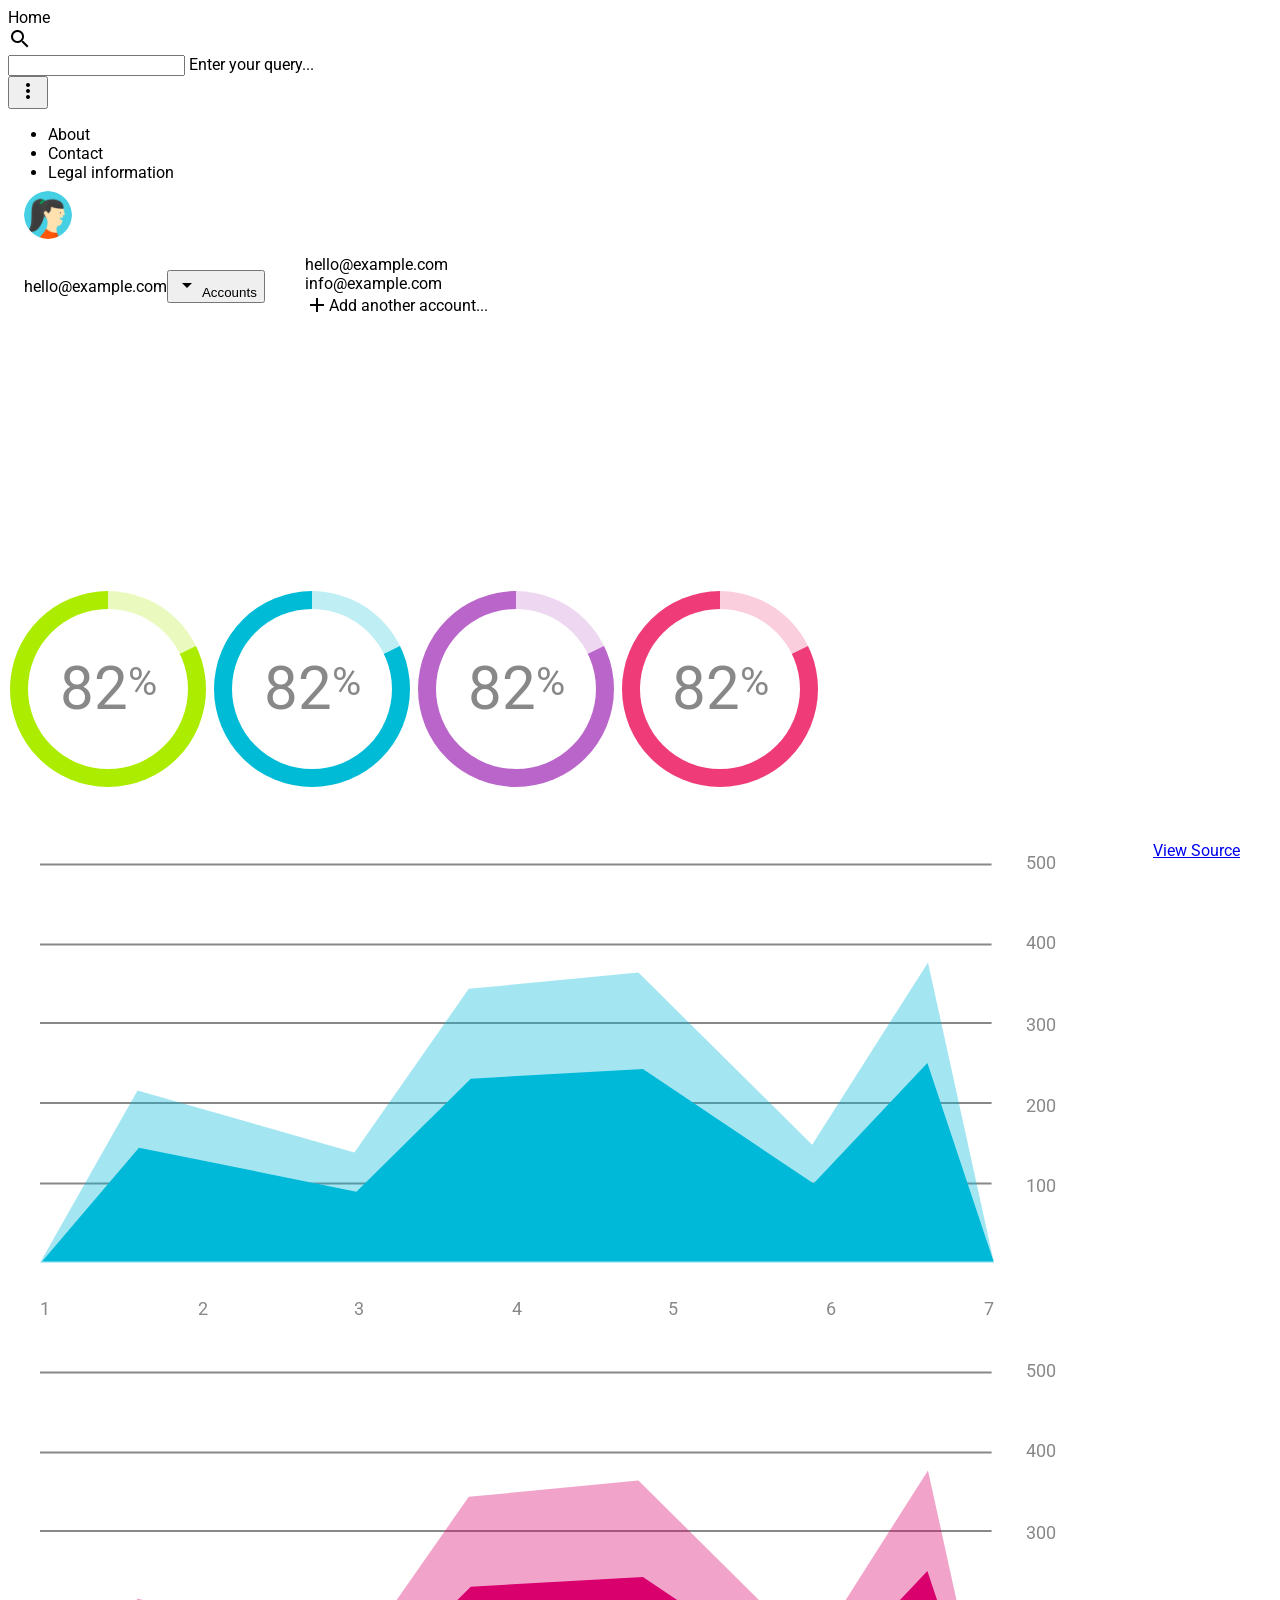
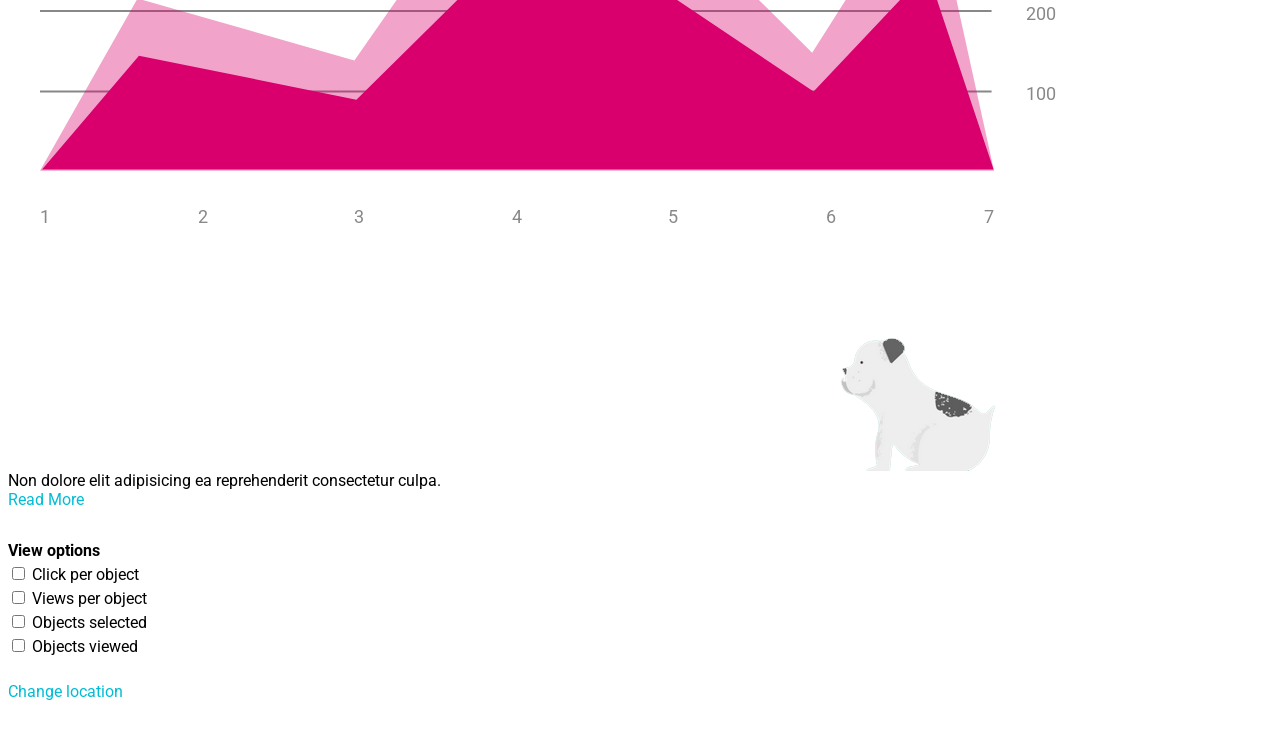
==== dashboard/index.html @ 913279a7 "Primeiro commit: criação pasta dashboard" ====
<!doctype html>
<!--
  Material Design Lite
  Copyright 2015 Google Inc. All rights reserved.

  Licensed under the Apache License, Version 2.0 (the "License");
  you may not use this file except in compliance with the License.
  You may obtain a copy of the License at

      https://www.apache.org/licenses/LICENSE-2.0

  Unless required by applicable law or agreed to in writing, software
  distributed under the License is distributed on an "AS IS" BASIS,
  WITHOUT WARRANTIES OR CONDITIONS OF ANY KIND, either express or implied.
  See the License for the specific language governing permissions and
  limitations under the License
-->
<html lang="en">
  <head>
    <meta charset="utf-8">
    <meta http-equiv="X-UA-Compatible" content="IE=edge">
    <meta name="description" content="A front-end template that helps you build fast, modern mobile web apps.">
    <meta name="viewport" content="width=device-width, initial-scale=1.0, minimum-scale=1.0">
    <title>Material Design Lite - Dashboard</title>

    <!-- Add to homescreen for Chrome on Android -->
    <meta name="mobile-web-app-capable" content="yes">
    <link rel="icon" sizes="192x192" href="images/android-desktop.png">

    <!-- Add to homescreen for Safari on iOS -->
    <meta name="apple-mobile-web-app-capable" content="yes">
    <meta name="apple-mobile-web-app-status-bar-style" content="black">
    <meta name="apple-mobile-web-app-title" content="Material Design Lite">
    <link rel="apple-touch-icon-precomposed" href="images/ios-desktop.png">

    <!-- Tile icon for Win8 (144x144 + tile color) -->
    <meta name="msapplication-TileImage" content="images/touch/ms-touch-icon-144x144-precomposed.png">
    <meta name="msapplication-TileColor" content="#3372DF">

    <link rel="shortcut icon" href="images/favicon.png">

    <!-- SEO: If your mobile URL is different from the desktop URL, add a canonical link to the desktop page https://developers.google.com/webmasters/smartphone-sites/feature-phones -->
    <!--
    <link rel="canonical" href="http://www.example.com/">
    -->

    <link rel="stylesheet" href="https://fonts.googleapis.com/css?family=Roboto:regular,bold,italic,thin,light,bolditalic,black,medium&amp;lang=en">
    <link rel="stylesheet" href="https://fonts.googleapis.com/icon?family=Material+Icons">
    <link rel="stylesheet" href="https://code.getmdl.io/1.3.0/material.cyan-light_blue.min.css">
    <link rel="stylesheet" href="styles.css">
    <style>
    #view-source {
      position: fixed;
      display: block;
      right: 0;
      bottom: 0;
      margin-right: 40px;
      margin-bottom: 40px;
      z-index: 900;
    }
    </style>
  </head>
  <body>
    <div class="demo-layout mdl-layout mdl-js-layout mdl-layout--fixed-drawer mdl-layout--fixed-header">
      <header class="demo-header mdl-layout__header mdl-color--grey-100 mdl-color-text--grey-600">
        <div class="mdl-layout__header-row">
          <span class="mdl-layout-title">Home</span>
          <div class="mdl-layout-spacer"></div>
          <div class="mdl-textfield mdl-js-textfield mdl-textfield--expandable">
            <label class="mdl-button mdl-js-button mdl-button--icon" for="search">
              <i class="material-icons">search</i>
            </label>
            <div class="mdl-textfield__expandable-holder">
              <input class="mdl-textfield__input" type="text" id="search">
              <label class="mdl-textfield__label" for="search">Enter your query...</label>
            </div>
          </div>
          <button class="mdl-button mdl-js-button mdl-js-ripple-effect mdl-button--icon" id="hdrbtn">
            <i class="material-icons">more_vert</i>
          </button>
          <ul class="mdl-menu mdl-js-menu mdl-js-ripple-effect mdl-menu--bottom-right" for="hdrbtn">
            <li class="mdl-menu__item">About</li>
            <li class="mdl-menu__item">Contact</li>
            <li class="mdl-menu__item">Legal information</li>
          </ul>
        </div>
      </header>
      <div class="demo-drawer mdl-layout__drawer mdl-color--blue-grey-900 mdl-color-text--blue-grey-50">
        <header class="demo-drawer-header">
          <img src="images/user.jpg" class="demo-avatar">
          <div class="demo-avatar-dropdown">
            <span>hello@example.com</span>
            <div class="mdl-layout-spacer"></div>
            <button id="accbtn" class="mdl-button mdl-js-button mdl-js-ripple-effect mdl-button--icon">
              <i class="material-icons" role="presentation">arrow_drop_down</i>
              <span class="visuallyhidden">Accounts</span>
            </button>
            <ul class="mdl-menu mdl-menu--bottom-right mdl-js-menu mdl-js-ripple-effect" for="accbtn">
              <li class="mdl-menu__item">hello@example.com</li>
              <li class="mdl-menu__item">info@example.com</li>
              <li class="mdl-menu__item"><i class="material-icons">add</i>Add another account...</li>
            </ul>
          </div>
        </header>
        <nav class="demo-navigation mdl-navigation mdl-color--blue-grey-800">
          <a class="mdl-navigation__link" href=""><i class="mdl-color-text--blue-grey-400 material-icons" role="presentation">home</i>Home</a>
          <a class="mdl-navigation__link" href=""><i class="mdl-color-text--blue-grey-400 material-icons" role="presentation">inbox</i>Inbox</a>
          <a class="mdl-navigation__link" href=""><i class="mdl-color-text--blue-grey-400 material-icons" role="presentation">delete</i>Trash</a>
          <a class="mdl-navigation__link" href=""><i class="mdl-color-text--blue-grey-400 material-icons" role="presentation">report</i>Spam</a>
          <a class="mdl-navigation__link" href=""><i class="mdl-color-text--blue-grey-400 material-icons" role="presentation">forum</i>Forums</a>
          <a class="mdl-navigation__link" href=""><i class="mdl-color-text--blue-grey-400 material-icons" role="presentation">flag</i>Updates</a>
          <a class="mdl-navigation__link" href=""><i class="mdl-color-text--blue-grey-400 material-icons" role="presentation">local_offer</i>Promos</a>
          <a class="mdl-navigation__link" href=""><i class="mdl-color-text--blue-grey-400 material-icons" role="presentation">shopping_cart</i>Purchases</a>
          <a class="mdl-navigation__link" href=""><i class="mdl-color-text--blue-grey-400 material-icons" role="presentation">people</i>Social</a>
          <div class="mdl-layout-spacer"></div>
          <a class="mdl-navigation__link" href=""><i class="mdl-color-text--blue-grey-400 material-icons" role="presentation">help_outline</i><span class="visuallyhidden">Help</span></a>
        </nav>
      </div>
      <main class="mdl-layout__content mdl-color--grey-100">
        <div class="mdl-grid demo-content">
          <div class="demo-charts mdl-color--white mdl-shadow--2dp mdl-cell mdl-cell--12-col mdl-grid">
            <svg fill="currentColor" width="200px" height="200px" viewBox="0 0 1 1" class="demo-chart mdl-cell mdl-cell--4-col mdl-cell--3-col-desktop">
              <use xlink:href="#piechart" mask="url(#piemask)" />
              <text x="0.5" y="0.5" font-family="Roboto" font-size="0.3" fill="#888" text-anchor="middle" dy="0.1">82<tspan font-size="0.2" dy="-0.07">%</tspan></text>
            </svg>
            <svg fill="currentColor" width="200px" height="200px" viewBox="0 0 1 1" class="demo-chart mdl-cell mdl-cell--4-col mdl-cell--3-col-desktop">
              <use xlink:href="#piechart" mask="url(#piemask)" />
              <text x="0.5" y="0.5" font-family="Roboto" font-size="0.3" fill="#888" text-anchor="middle" dy="0.1">82<tspan dy="-0.07" font-size="0.2">%</tspan></text>
            </svg>
            <svg fill="currentColor" width="200px" height="200px" viewBox="0 0 1 1" class="demo-chart mdl-cell mdl-cell--4-col mdl-cell--3-col-desktop">
              <use xlink:href="#piechart" mask="url(#piemask)" />
              <text x="0.5" y="0.5" font-family="Roboto" font-size="0.3" fill="#888" text-anchor="middle" dy="0.1">82<tspan dy="-0.07" font-size="0.2">%</tspan></text>
            </svg>
            <svg fill="currentColor" width="200px" height="200px" viewBox="0 0 1 1" class="demo-chart mdl-cell mdl-cell--4-col mdl-cell--3-col-desktop">
              <use xlink:href="#piechart" mask="url(#piemask)" />
              <text x="0.5" y="0.5" font-family="Roboto" font-size="0.3" fill="#888" text-anchor="middle" dy="0.1">82<tspan dy="-0.07" font-size="0.2">%</tspan></text>
            </svg>
          </div>
          <div class="demo-graphs mdl-shadow--2dp mdl-color--white mdl-cell mdl-cell--8-col">
            <svg fill="currentColor" viewBox="0 0 500 250" class="demo-graph">
              <use xlink:href="#chart" />
            </svg>
            <svg fill="currentColor" viewBox="0 0 500 250" class="demo-graph">
              <use xlink:href="#chart" />
            </svg>
          </div>
          <div class="demo-cards mdl-cell mdl-cell--4-col mdl-cell--8-col-tablet mdl-grid mdl-grid--no-spacing">
            <div class="demo-updates mdl-card mdl-shadow--2dp mdl-cell mdl-cell--4-col mdl-cell--4-col-tablet mdl-cell--12-col-desktop">
              <div class="mdl-card__title mdl-card--expand mdl-color--teal-300">
                <h2 class="mdl-card__title-text">Updates</h2>
              </div>
              <div class="mdl-card__supporting-text mdl-color-text--grey-600">
                Non dolore elit adipisicing ea reprehenderit consectetur culpa.
              </div>
              <div class="mdl-card__actions mdl-card--border">
                <a href="#" class="mdl-button mdl-js-button mdl-js-ripple-effect">Read More</a>
              </div>
            </div>
            <div class="demo-separator mdl-cell--1-col"></div>
            <div class="demo-options mdl-card mdl-color--deep-purple-500 mdl-shadow--2dp mdl-cell mdl-cell--4-col mdl-cell--3-col-tablet mdl-cell--12-col-desktop">
              <div class="mdl-card__supporting-text mdl-color-text--blue-grey-50">
                <h3>View options</h3>
                <ul>
                  <li>
                    <label for="chkbox1" class="mdl-checkbox mdl-js-checkbox mdl-js-ripple-effect">
                      <input type="checkbox" id="chkbox1" class="mdl-checkbox__input">
                      <span class="mdl-checkbox__label">Click per object</span>
                    </label>
                  </li>
                  <li>
                    <label for="chkbox2" class="mdl-checkbox mdl-js-checkbox mdl-js-ripple-effect">
                      <input type="checkbox" id="chkbox2" class="mdl-checkbox__input">
                      <span class="mdl-checkbox__label">Views per object</span>
                    </label>
                  </li>
                  <li>
                    <label for="chkbox3" class="mdl-checkbox mdl-js-checkbox mdl-js-ripple-effect">
                      <input type="checkbox" id="chkbox3" class="mdl-checkbox__input">
                      <span class="mdl-checkbox__label">Objects selected</span>
                    </label>
                  </li>
                  <li>
                    <label for="chkbox4" class="mdl-checkbox mdl-js-checkbox mdl-js-ripple-effect">
                      <input type="checkbox" id="chkbox4" class="mdl-checkbox__input">
                      <span class="mdl-checkbox__label">Objects viewed</span>
                    </label>
                  </li>
                </ul>
              </div>
              <div class="mdl-card__actions mdl-card--border">
                <a href="#" class="mdl-button mdl-js-button mdl-js-ripple-effect mdl-color-text--blue-grey-50">Change location</a>
                <div class="mdl-layout-spacer"></div>
                <i class="material-icons">location_on</i>
              </div>
            </div>
          </div>
        </div>
      </main>
    </div>
      <svg xmlns="http://www.w3.org/2000/svg" xmlns:xlink="http://www.w3.org/1999/xlink" version="1.1" style="position: fixed; left: -1000px; height: -1000px;">
        <defs>
          <mask id="piemask" maskContentUnits="objectBoundingBox">
            <circle cx=0.5 cy=0.5 r=0.49 fill="white" />
            <circle cx=0.5 cy=0.5 r=0.40 fill="black" />
          </mask>
          <g id="piechart">
            <circle cx=0.5 cy=0.5 r=0.5 />
            <path d="M 0.5 0.5 0.5 0 A 0.5 0.5 0 0 1 0.95 0.28 z" stroke="none" fill="rgba(255, 255, 255, 0.75)" />
          </g>
        </defs>
      </svg>
      <svg version="1.1" xmlns="http://www.w3.org/2000/svg" xmlns:xlink="http://www.w3.org/1999/xlink" viewBox="0 0 500 250" style="position: fixed; left: -1000px; height: -1000px;">
        <defs>
          <g id="chart">
            <g id="Gridlines">
              <line fill="#888888" stroke="#888888" stroke-miterlimit="10" x1="0" y1="27.3" x2="468.3" y2="27.3" />
              <line fill="#888888" stroke="#888888" stroke-miterlimit="10" x1="0" y1="66.7" x2="468.3" y2="66.7" />
              <line fill="#888888" stroke="#888888" stroke-miterlimit="10" x1="0" y1="105.3" x2="468.3" y2="105.3" />
              <line fill="#888888" stroke="#888888" stroke-miterlimit="10" x1="0" y1="144.7" x2="468.3" y2="144.7" />
              <line fill="#888888" stroke="#888888" stroke-miterlimit="10" x1="0" y1="184.3" x2="468.3" y2="184.3" />
            </g>
            <g id="Numbers">
              <text transform="matrix(1 0 0 1 485 29.3333)" fill="#888888" font-family="'Roboto'" font-size="9">500</text>
              <text transform="matrix(1 0 0 1 485 69)" fill="#888888" font-family="'Roboto'" font-size="9">400</text>
              <text transform="matrix(1 0 0 1 485 109.3333)" fill="#888888" font-family="'Roboto'" font-size="9">300</text>
              <text transform="matrix(1 0 0 1 485 149)" fill="#888888" font-family="'Roboto'" font-size="9">200</text>
              <text transform="matrix(1 0 0 1 485 188.3333)" fill="#888888" font-family="'Roboto'" font-size="9">100</text>
              <text transform="matrix(1 0 0 1 0 249.0003)" fill="#888888" font-family="'Roboto'" font-size="9">1</text>
              <text transform="matrix(1 0 0 1 78 249.0003)" fill="#888888" font-family="'Roboto'" font-size="9">2</text>
              <text transform="matrix(1 0 0 1 154.6667 249.0003)" fill="#888888" font-family="'Roboto'" font-size="9">3</text>
              <text transform="matrix(1 0 0 1 232.1667 249.0003)" fill="#888888" font-family="'Roboto'" font-size="9">4</text>
              <text transform="matrix(1 0 0 1 309 249.0003)" fill="#888888" font-family="'Roboto'" font-size="9">5</text>
              <text transform="matrix(1 0 0 1 386.6667 249.0003)" fill="#888888" font-family="'Roboto'" font-size="9">6</text>
              <text transform="matrix(1 0 0 1 464.3333 249.0003)" fill="#888888" font-family="'Roboto'" font-size="9">7</text>
            </g>
            <g id="Layer_5">
              <polygon opacity="0.36" stroke-miterlimit="10" points="0,223.3 48,138.5 154.7,169 211,88.5
              294.5,80.5 380,165.2 437,75.5 469.5,223.3 	"/>
            </g>
            <g id="Layer_4">
              <polygon stroke-miterlimit="10" points="469.3,222.7 1,222.7 48.7,166.7 155.7,188.3 212,132.7
              296.7,128 380.7,184.3 436.7,125 	"/>
            </g>
          </g>
        </defs>
      </svg>
      <a href="https://github.com/google/material-design-lite/blob/mdl-1.x/templates/dashboard/" target="_blank" id="view-source" class="mdl-button mdl-js-button mdl-button--raised mdl-js-ripple-effect mdl-button--colored mdl-color-text--white">View Source</a>
    <script src="https://code.getmdl.io/1.3.0/material.min.js"></script>
  </body>
</html>
---- dashboard/styles.css ----
/**
 * Copyright 2015 Google Inc. All Rights Reserved.
 *
 * Licensed under the Apache License, Version 2.0 (the "License");
 * you may not use this file except in compliance with the License.
 * You may obtain a copy of the License at
 *
 *      http://www.apache.org/licenses/LICENSE-2.0
 *
 * Unless required by applicable law or agreed to in writing, software
 * distributed under the License is distributed on an "AS IS" BASIS,
 * WITHOUT WARRANTIES OR CONDITIONS OF ANY KIND, either express or implied.
 * See the License for the specific language governing permissions and
 * limitations under the License.
 */

html, body {
  font-family: 'Roboto', 'Helvetica', sans-serif;
}
.demo-avatar {
  width: 48px;
  height: 48px;
  border-radius: 24px;
}
.demo-layout .mdl-layout__header .mdl-layout__drawer-button {
  color: rgba(0, 0, 0, 0.54);
}
.mdl-layout__drawer .avatar {
  margin-bottom: 16px;
}
.demo-drawer {
  border: none;
}
/* iOS Safari specific workaround */
.demo-drawer .mdl-menu__container {
  z-index: -1;
}
.demo-drawer .demo-navigation {
  z-index: -2;
}
/* END iOS Safari specific workaround */
.demo-drawer .mdl-menu .mdl-menu__item {
  display: -webkit-flex;
  display: -ms-flexbox;
  display: flex;
  -webkit-align-items: center;
      -ms-flex-align: center;
          align-items: center;
}
.demo-drawer-header {
  box-sizing: border-box;
  display: -webkit-flex;
  display: -ms-flexbox;
  display: flex;
  -webkit-flex-direction: column;
      -ms-flex-direction: column;
          flex-direction: column;
  -webkit-justify-content: flex-end;
      -ms-flex-pack: end;
          justify-content: flex-end;
  padding: 16px;
  height: 151px;
}
.demo-avatar-dropdown {
  display: -webkit-flex;
  display: -ms-flexbox;
  display: flex;
  position: relative;
  -webkit-flex-direction: row;
      -ms-flex-direction: row;
          flex-direction: row;
  -webkit-align-items: center;
      -ms-flex-align: center;
          align-items: center;
  width: 100%;
}

.demo-navigation {
  -webkit-flex-grow: 1;
      -ms-flex-positive: 1;
          flex-grow: 1;
}
.demo-layout .demo-navigation .mdl-navigation__link {
  display: -webkit-flex !important;
  display: -ms-flexbox !important;
  display: flex !important;
  -webkit-flex-direction: row;
      -ms-flex-direction: row;
          flex-direction: row;
  -webkit-align-items: center;
      -ms-flex-align: center;
          align-items: center;
  color: rgba(255, 255, 255, 0.56);
  font-weight: 500;
}
.demo-layout .demo-navigation .mdl-navigation__link:hover {
  background-color: #00BCD4;
  color: #37474F;
}
.demo-navigation .mdl-navigation__link .material-icons {
  font-size: 24px;
  color: rgba(255, 255, 255, 0.56);
  margin-right: 32px;
}

.demo-content {
  max-width: 1080px;
}

.demo-charts {
  -webkit-align-items: center;
      -ms-flex-align: center;
          align-items: center;
}
.demo-chart:nth-child(1) {
  color: #ACEC00;
}
.demo-chart:nth-child(2) {
  color: #00BBD6;
}
.demo-chart:nth-child(3) {
  color: #BA65C9;
}
.demo-chart:nth-child(4) {
  color: #EF3C79;
}
.demo-graphs {
  padding: 16px 32px;
  display: -webkit-flex;
  display: -ms-flexbox;
  display: flex;
  -webkit-flex-direction: column;
      -ms-flex-direction: column;
          flex-direction: column;
  -webkit-align-items: stretch;
      -ms-flex-align: stretch;
          align-items: stretch;
}
/* TODO: Find a proper solution to have the graphs
 * not float around outside their container in IE10/11.
 * Using a browserhacks.com solution for now.
 */
_:-ms-input-placeholder, :root .demo-graphs {
  min-height: 664px;
}
_:-ms-input-placeholder, :root .demo-graph {
  max-height: 300px;
}
/* TODO end */
.demo-graph:nth-child(1) {
  color: #00b9d8;
}
.demo-graph:nth-child(2) {
  color: #d9006e;
}

.demo-cards {
  -webkit-align-items: flex-start;
      -ms-flex-align: start;
          align-items: flex-start;
  -webkit-align-content: flex-start;
      -ms-flex-line-pack: start;
          align-content: flex-start;
}
.demo-cards .demo-separator {
  height: 32px;
}
.demo-cards .mdl-card__title.mdl-card__title {
  color: white;
  font-size: 24px;
  font-weight: 400;
}
.demo-cards ul {
  padding: 0;
}
.demo-cards h3 {
  font-size: 1em;
}
.demo-updates .mdl-card__title {
  min-height: 200px;
  background-image: url('images/dog.png');
  background-position: 90% 100%;
  background-repeat: no-repeat;
}
.demo-cards .mdl-card__actions a {
  color: #00BCD4;
  text-decoration: none;
}

.demo-options h3 {
  margin: 0;
}
.demo-options .mdl-checkbox__box-outline {
  border-color: rgba(255, 255, 255, 0.89);
}
.demo-options ul {
  margin: 0;
  list-style-type: none;
}
.demo-options li {
  margin: 4px 0;
}
.demo-options .material-icons {
  color: rgba(255, 255, 255, 0.89);
}
.demo-options .mdl-card__actions {
  height: 64px;
  display: -webkit-flex;
  display: -ms-flexbox;
  display: flex;
  box-sizing: border-box;
  -webkit-align-items: center;
      -ms-flex-align: center;
          align-items: center;
}
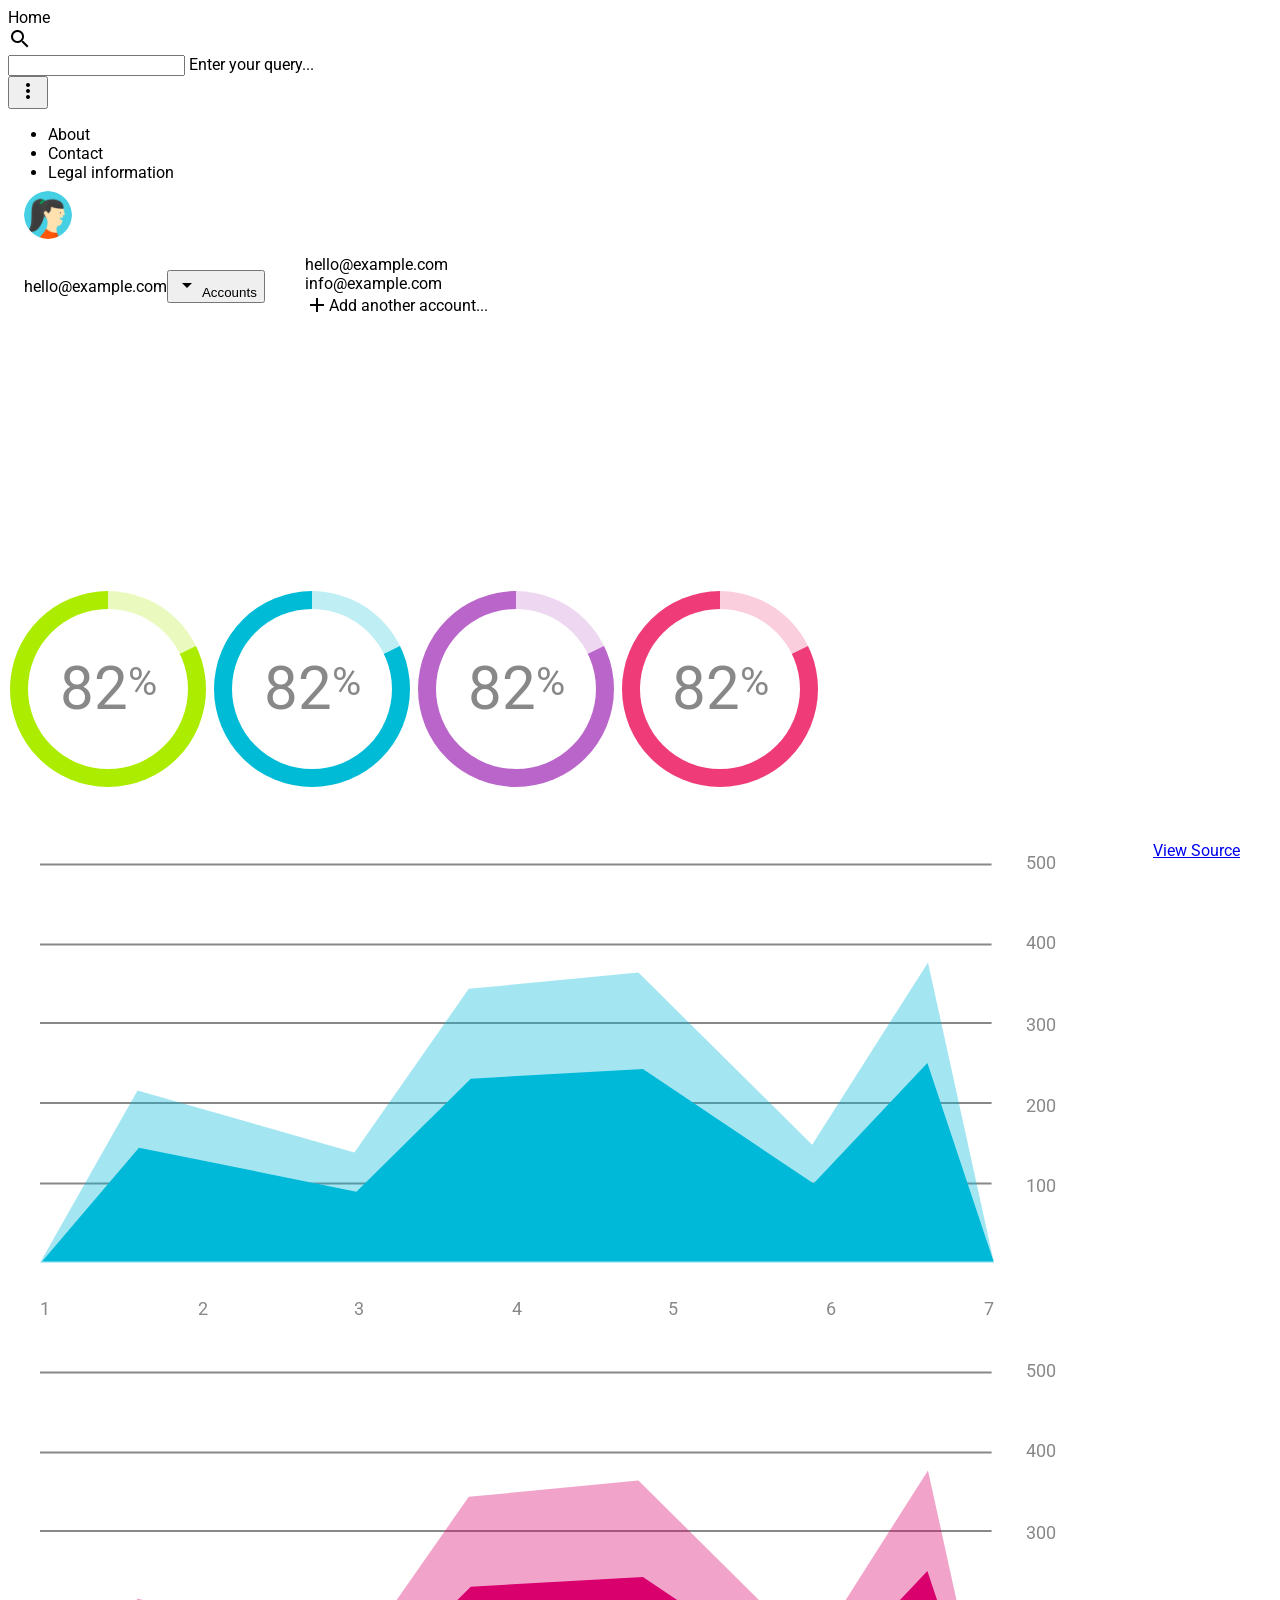
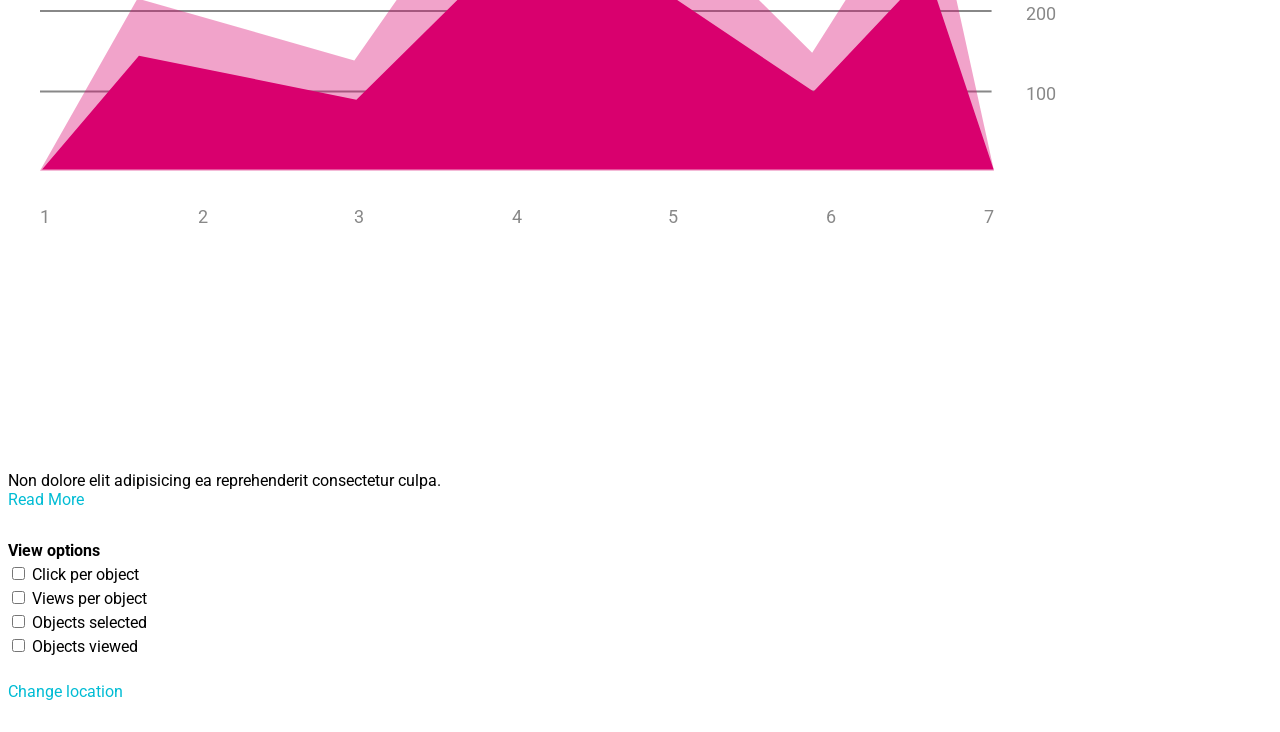
==== commit 0ef2acae: "Organizando as pastas e arquivos (css e js)" ====
--- a/dashboard/index.html
+++ b/dashboard/index.html
@@ -21,7 +21,7 @@
     <meta http-equiv="X-UA-Compatible" content="IE=edge">
     <meta name="description" content="A front-end template that helps you build fast, modern mobile web apps.">
     <meta name="viewport" content="width=device-width, initial-scale=1.0, minimum-scale=1.0">
-    <title>Material Design Lite - Dashboard</title>
+    <title>Material Design Lite</title>
 
     <!-- Add to homescreen for Chrome on Android -->
     <meta name="mobile-web-app-capable" content="yes">
@@ -47,7 +47,7 @@
     <link rel="stylesheet" href="https://fonts.googleapis.com/css?family=Roboto:regular,bold,italic,thin,light,bolditalic,black,medium&amp;lang=en">
     <link rel="stylesheet" href="https://fonts.googleapis.com/icon?family=Material+Icons">
     <link rel="stylesheet" href="https://code.getmdl.io/1.3.0/material.cyan-light_blue.min.css">
-    <link rel="stylesheet" href="styles.css">
+    <link rel="stylesheet" href="css/styles.css">
     <style>
     #view-source {
       position: fixed;
--- a/dashboard/css/styles.css
+++ b/dashboard/css/styles.css
@@ -0,0 +1,215 @@
+/**
+ * Copyright 2015 Google Inc. All Rights Reserved.
+ *
+ * Licensed under the Apache License, Version 2.0 (the "License");
+ * you may not use this file except in compliance with the License.
+ * You may obtain a copy of the License at
+ *
+ *      http://www.apache.org/licenses/LICENSE-2.0
+ *
+ * Unless required by applicable law or agreed to in writing, software
+ * distributed under the License is distributed on an "AS IS" BASIS,
+ * WITHOUT WARRANTIES OR CONDITIONS OF ANY KIND, either express or implied.
+ * See the License for the specific language governing permissions and
+ * limitations under the License.
+ */
+
+html, body {
+  font-family: 'Roboto', 'Helvetica', sans-serif;
+}
+.demo-avatar {
+  width: 48px;
+  height: 48px;
+  border-radius: 24px;
+}
+.demo-layout .mdl-layout__header .mdl-layout__drawer-button {
+  color: rgba(0, 0, 0, 0.54);
+}
+.mdl-layout__drawer .avatar {
+  margin-bottom: 16px;
+}
+.demo-drawer {
+  border: none;
+}
+/* iOS Safari specific workaround */
+.demo-drawer .mdl-menu__container {
+  z-index: -1;
+}
+.demo-drawer .demo-navigation {
+  z-index: -2;
+}
+/* END iOS Safari specific workaround */
+.demo-drawer .mdl-menu .mdl-menu__item {
+  display: -webkit-flex;
+  display: -ms-flexbox;
+  display: flex;
+  -webkit-align-items: center;
+      -ms-flex-align: center;
+          align-items: center;
+}
+.demo-drawer-header {
+  box-sizing: border-box;
+  display: -webkit-flex;
+  display: -ms-flexbox;
+  display: flex;
+  -webkit-flex-direction: column;
+      -ms-flex-direction: column;
+          flex-direction: column;
+  -webkit-justify-content: flex-end;
+      -ms-flex-pack: end;
+          justify-content: flex-end;
+  padding: 16px;
+  height: 151px;
+}
+.demo-avatar-dropdown {
+  display: -webkit-flex;
+  display: -ms-flexbox;
+  display: flex;
+  position: relative;
+  -webkit-flex-direction: row;
+      -ms-flex-direction: row;
+          flex-direction: row;
+  -webkit-align-items: center;
+      -ms-flex-align: center;
+          align-items: center;
+  width: 100%;
+}
+
+.demo-navigation {
+  -webkit-flex-grow: 1;
+      -ms-flex-positive: 1;
+          flex-grow: 1;
+}
+.demo-layout .demo-navigation .mdl-navigation__link {
+  display: -webkit-flex !important;
+  display: -ms-flexbox !important;
+  display: flex !important;
+  -webkit-flex-direction: row;
+      -ms-flex-direction: row;
+          flex-direction: row;
+  -webkit-align-items: center;
+      -ms-flex-align: center;
+          align-items: center;
+  color: rgba(255, 255, 255, 0.56);
+  font-weight: 500;
+}
+.demo-layout .demo-navigation .mdl-navigation__link:hover {
+  background-color: #00BCD4;
+  color: #37474F;
+}
+.demo-navigation .mdl-navigation__link .material-icons {
+  font-size: 24px;
+  color: rgba(255, 255, 255, 0.56);
+  margin-right: 32px;
+}
+
+.demo-content {
+  max-width: 1080px;
+}
+
+.demo-charts {
+  -webkit-align-items: center;
+      -ms-flex-align: center;
+          align-items: center;
+}
+.demo-chart:nth-child(1) {
+  color: #ACEC00;
+}
+.demo-chart:nth-child(2) {
+  color: #00BBD6;
+}
+.demo-chart:nth-child(3) {
+  color: #BA65C9;
+}
+.demo-chart:nth-child(4) {
+  color: #EF3C79;
+}
+.demo-graphs {
+  padding: 16px 32px;
+  display: -webkit-flex;
+  display: -ms-flexbox;
+  display: flex;
+  -webkit-flex-direction: column;
+      -ms-flex-direction: column;
+          flex-direction: column;
+  -webkit-align-items: stretch;
+      -ms-flex-align: stretch;
+          align-items: stretch;
+}
+/* TODO: Find a proper solution to have the graphs
+ * not float around outside their container in IE10/11.
+ * Using a browserhacks.com solution for now.
+ */
+_:-ms-input-placeholder, :root .demo-graphs {
+  min-height: 664px;
+}
+_:-ms-input-placeholder, :root .demo-graph {
+  max-height: 300px;
+}
+/* TODO end */
+.demo-graph:nth-child(1) {
+  color: #00b9d8;
+}
+.demo-graph:nth-child(2) {
+  color: #d9006e;
+}
+
+.demo-cards {
+  -webkit-align-items: flex-start;
+      -ms-flex-align: start;
+          align-items: flex-start;
+  -webkit-align-content: flex-start;
+      -ms-flex-line-pack: start;
+          align-content: flex-start;
+}
+.demo-cards .demo-separator {
+  height: 32px;
+}
+.demo-cards .mdl-card__title.mdl-card__title {
+  color: white;
+  font-size: 24px;
+  font-weight: 400;
+}
+.demo-cards ul {
+  padding: 0;
+}
+.demo-cards h3 {
+  font-size: 1em;
+}
+.demo-updates .mdl-card__title {
+  min-height: 200px;
+  background-image: url('images/dog.png');
+  background-position: 90% 100%;
+  background-repeat: no-repeat;
+}
+.demo-cards .mdl-card__actions a {
+  color: #00BCD4;
+  text-decoration: none;
+}
+
+.demo-options h3 {
+  margin: 0;
+}
+.demo-options .mdl-checkbox__box-outline {
+  border-color: rgba(255, 255, 255, 0.89);
+}
+.demo-options ul {
+  margin: 0;
+  list-style-type: none;
+}
+.demo-options li {
+  margin: 4px 0;
+}
+.demo-options .material-icons {
+  color: rgba(255, 255, 255, 0.89);
+}
+.demo-options .mdl-card__actions {
+  height: 64px;
+  display: -webkit-flex;
+  display: -ms-flexbox;
+  display: flex;
+  box-sizing: border-box;
+  -webkit-align-items: center;
+      -ms-flex-align: center;
+          align-items: center;
+}
